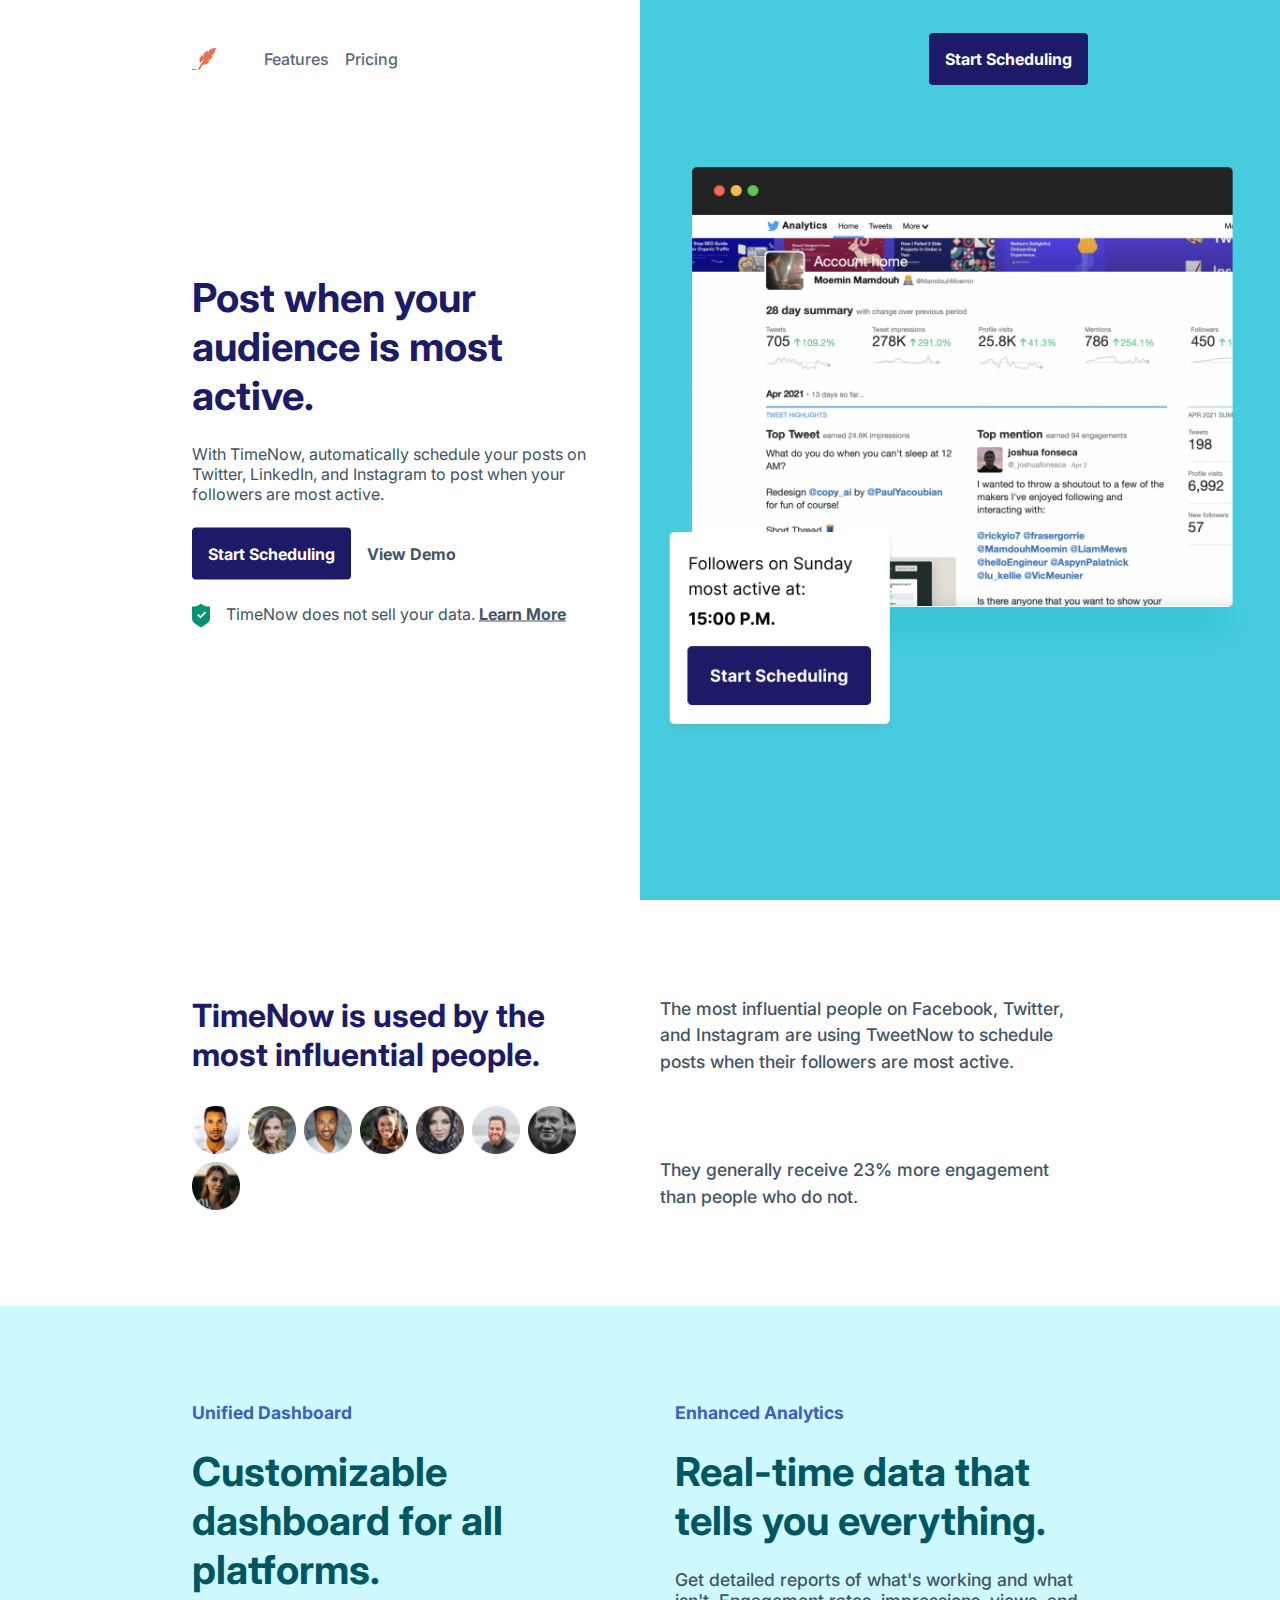
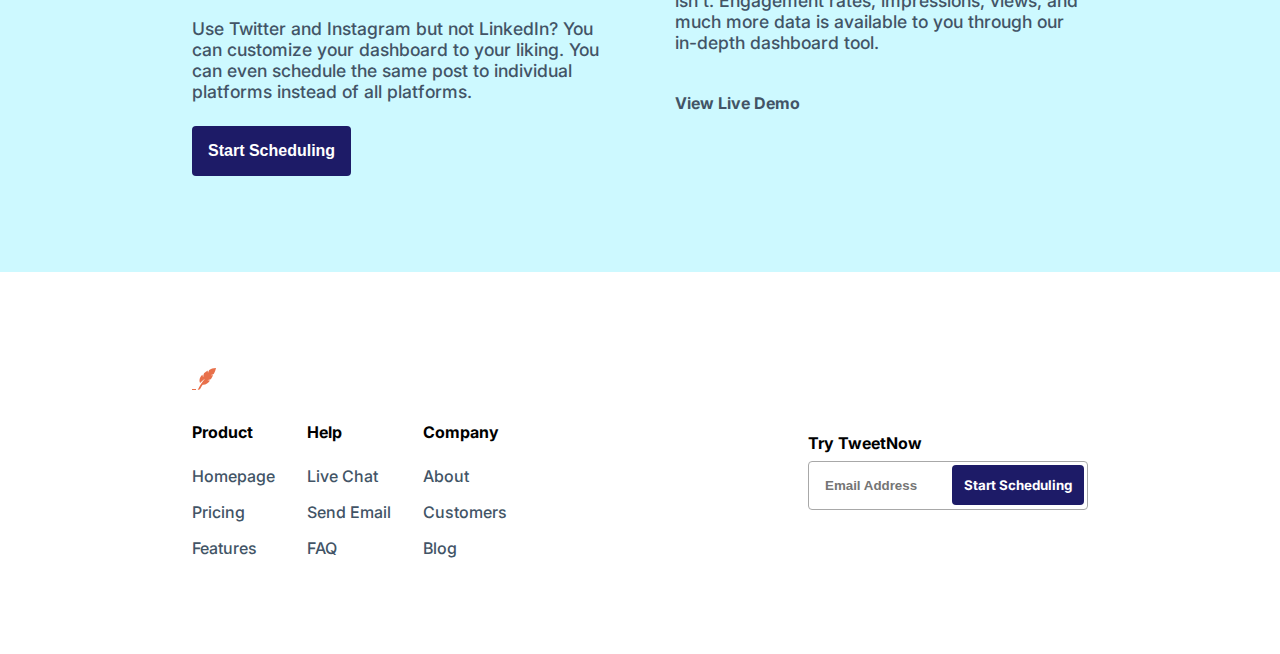
==== index.html @ 7d714ab8 "main links fix" ====
<!DOCTYPE html>
<html lang="en">
<head>
    <meta charset="utf-8">
    <meta name="viewport" content="width=device-width, initial-scale=1.0">
    <link rel="stylesheet" href="style/landing page/style.css">
    <title>TimeNow</title>
</head>
<body>

    <div class="header_main_wrapper">
        <div class="bluebg"></div>
        <header>
            <img src="Assets/Logo.svg" class="logo" alt="TimeNow logo">
            <button aria-label="toggle navigation" class="hamburger" id="hamburger" aria-haspopup="true">
                <img src="Assets/Hamburger Menu.svg" alt="">
            </button>
            <nav>
                <ul class="nav-ul" id="nav-ul">
                    <li class="margin_left"><a href="">Features</a></li>
                    <li><a href="pricing.html">Pricing</a></li>
                    <li class="push_right"><a class="scheduling_link" href="">Start Scheduling</a></li>
                </ul>
            </nav>
        </header>
    
        <div class="main_illustration_wrapper">
            <main>
                <h1>Post when your audience is most active.</h1>
                <p>With TimeNow, automatically schedule your posts on Twitter, LinkedIn, and Instagram to post when your followers are most active.</p>
                <div class="links_row"> 
                    <a class="scheduling_link" href="">Start Scheduling</a>
                    <a href="">View Demo</a>
                </div>
                <div class="data_container">
                    <img src="Assets/Shield.svg" alt="">
                    <p>TimeNow does not sell your data. <a aria-label="Learn about our data policy" href="">Learn More</a></p>
                </div>
            </main>
            
            <img src="Assets/Mockup.png" class="mockup" alt="">

            <div class="illustration_container mobile">
                <img src="Assets/Mockup.png" alt="">
            </div>
        </div>
    </div>

    <section class="people">
        <div class="header_avatars_wrapper">
            <h2>TimeNow is used by the most influential people.</h2>
            <div class="avatars">
                <img src="Assets/UA1.png" alt="">
                <img src="Assets/UA2.png" alt="">
                <img src="Assets/UA3.png" alt="">
                <img src="Assets/UA4.png" alt="">
                <img src="Assets/UA5.png" alt="">
                <img src="Assets/UA6.png" alt="">
                <img src="Assets/UA7.png" alt="">
                <img src="Assets/UA8.png" alt="">
            </div>
        </div>
        <div class="text_container">
            <p>The most influential people on Facebook, Twitter, and Instagram are using TweetNow to schedule posts when their followers are most active.</p>
            <p>They generally receive 23% more engagement than people who do not.</p>
        </div>
    </section>

    <section class="features">
        <div class="text_wrapper">
            <p class="bluecolor">Unified Dashboard</p>
            <h2>Customizable dashboard for all platforms.</h2>
            <p>Use Twitter and Instagram but not LinkedIn? You can customize your dashboard to your liking. You can even schedule the same post to individual platforms instead of all platforms.</p>
            <button tabindex="-1"> 
                <a class="scheduling_link" aria-label="Create an account" href="">Start Scheduling</a>
            </button>
        </div>

        <div class="text_wrapper">
            <p class="bluecolor">Enhanced Analytics</p>
            <h2>Real-time data that tells you everything.</h2>
            <p>Get detailed reports of what's working and what isn't. Engagement rates, impressions, views, and much more data is available to you through our in-depth dashboard tool.</p>
            <a class="demo" aria-label="View Demo of TimeNow" href="">View Live Demo</a>
        </div>
    </section>

    <footer>
        <div class="logo_nav_wrapper">
            <img src="Assets/Logo.svg" class="logo" alt="logo">
            <nav>
                <ul>
                    <li>Product</li>
                    <li><a aria-label="Return to our homepage" href="">Homepage</a></li>
                    <li><a aria-label="Learn about our pricing" href="pricing.html">Pricing</a></li>
                    <li><a aria-label="Read about our features" href="">Features</a></li>
                </ul>
                <ul>
                    <li>Help</li>
                    <li><a aria-label="Have a live chat with our support" href="">Live Chat</a></li>
                    <li><a aria-label="Send us an email" href="">Send Email</a></li>
                    <li><a aria-label="Frequently Asked Questions" href="">FAQ</a></li>
                </ul>
                <ul>
                    <li>Company</li>
                    <li><a aria-label="Learn more about us" href="">About</a></li>
                    <li><a aria-label="Read more about our customers" href="">Customers</a></li>
                    <li><a aria-label="Read our blog" href="">Blog</a></li>
                </ul>
            </nav>
        </div>

        <form aria-required="true">
            <label for="email">Try TweetNow</label>
            <div class="email_container">
                <input type="email" class="email" id="email" name="email" placeholder="Email Address" required>
                <input type="submit" class="submit" value="Start Scheduling">
            </div>
        </form>
    </footer>
    <script src="script/landing page/script.js"></script>
</body>
</html>
---- style/landing page/style.css ----
@import url("https://fonts.googleapis.com/css2?family=Inter:wght@100;200;300;400;500;600;700&display=swap");
* {
  margin: 0;
  padding: 0;
  box-sizing: border-box;
}

body {
  width: 100%;
  min-height: 100vh;
  position: relative;
  font-family: Inter, sans-serif;
}

img {
  max-width: 100%;
  height: auto;
}

@media screen and (max-width: 767px) {
  header {
    padding: 2.5rem 1.5rem;
    position: relative;
    display: flex;
    align-items: center;
    justify-content: space-between;
  }
  header .bluebg {
    display: none;
  }
  header .hamburger {
    border: none;
    background: transparent;
    position: fixed;
    z-index: 99;
    right: 0;
    padding: 2.5rem 1.5rem;
  }
  header nav .nav-ul {
    list-style-type: none;
    position: fixed;
    z-index: 98;
    width: 0;
    height: 0;
    right: -999rem;
    top: -999rem;
    transition: 3.5s ease;
    border-bottom-left-radius: 50%;
    border-top: none;
    border-right: none;
    display: flex;
    flex-direction: column;
    justify-content: center;
    align-items: center;
    gap: 2rem;
    box-shadow: rgba(0, 0, 0, 0.56) 0px 22px 70px 4px;
    -webkit-backdrop-filter: blur(0.25rem);
            backdrop-filter: blur(0.25rem);
    background: rgba(250, 246, 246, 0.75);
  }
  header nav .nav-ul.show {
    right: 0;
    top: 0;
    width: 15rem;
    height: 15rem;
    transition: 0.5s ease;
  }
  header nav .nav-ul a {
    text-decoration: none;
    cursor: pointer;
    color: #1d1b67;
    font-weight: 600;
  }
  header nav .nav-ul a.scheduling_link {
    background: #1d1b67;
    color: #fff;
    padding: 0.75rem;
    border-radius: 0.25rem;
  }
}
@media screen and (min-width: 768px) {
  header {
    padding: 3rem;
    display: flex;
    justify-content: space-between;
    align-items: center;
    position: relative;
  }
  header .hamburger {
    display: none;
  }
  header nav {
    flex-grow: 1;
  }
  header nav .nav-ul {
    list-style-type: none;
    display: flex;
    gap: 1rem;
  }
  header nav .nav-ul .margin_left {
    margin-left: 3rem;
  }
  header nav .nav-ul .push_right {
    margin-left: auto;
  }
  header nav .nav-ul a {
    text-decoration: none;
    cursor: pointer;
    color: #5a6979;
    font-weight: 500;
  }
  header nav .nav-ul a.scheduling_link {
    background: #1d1b67;
    color: #fff;
    padding: 1rem;
    border-radius: 0.25rem;
    font-weight: 700;
  }
  header nav .nav-ul a:hover {
    text-decoration: underline;
  }
}
@media screen and (min-width: 1024px) {
  header {
    padding: 3rem 12rem;
  }
}
main {
  padding: 0 1.5rem 1.5rem 1.5rem;
  display: flex;
  flex-direction: column;
  gap: 1rem;
}
main h1 {
  color: #1d1b67;
}
main p {
  color: #425466;
}
main a {
  color: #425466;
  font-weight: 700;
  text-decoration: none;
}
main .links_row {
  display: flex;
  align-items: center;
  gap: 1rem;
}
main .links_row .scheduling_link {
  border: none;
  background: #1d1b67;
  color: #fff;
  padding: 1rem;
  border-radius: 0.25rem;
  font-weight: 700;
}
main .links_row .scheduling_link a {
  color: #fff;
  font-weight: 700;
  font-size: 1rem;
}
main .data_container {
  display: flex;
  align-items: flex-start;
  gap: 1rem;
}
main .data_container a {
  text-decoration: underline;
}

.mockup {
  display: none;
}

.illustration_container {
  background: #46ccde;
  padding: 1.5rem;
}

.main_illustration_wrapper {
  display: flex;
  flex-direction: column;
}

@media screen and (min-width: 768px) {
  .bluebg {
    position: absolute;
    width: 50%;
    height: 100%;
    right: 0;
    background: #46ccde;
    z-index: -1;
  }
  .header_main_wrapper {
    height: 100vh;
    position: relative;
    display: flex;
    flex-direction: column;
  }
  .mobile {
    display: none;
  }
  .mockup {
    display: block;
  }
  .header_main_wrapper {
    position: relative;
  }
  .main_illustration_wrapper {
    flex-direction: row;
    padding: 0 3rem;
    align-items: center;
    justify-content: space-between;
    gap: 2rem;
    position: absolute;
    top: 50%;
    transform: translateY(-50%);
  }
  .main_illustration_wrapper main {
    gap: 1.5rem;
    padding: 0;
    padding-right: 3rem;
    width: 50%;
  }
  .main_illustration_wrapper main .links_row {
    flex-direction: column;
    align-self: flex-start;
  }
  .main_illustration_wrapper .mockup {
    position: absolute;
    padding: 0 1.5rem;
    right: 0;
    top: 50%;
    transform: translateY(-50%);
    width: 50%;
  }
}
@media screen and (min-width: 1024px) {
  .main_illustration_wrapper {
    padding: 0 12rem;
    width: 100%;
    gap: 3rem;
    justify-content: space-between;
  }
  .main_illustration_wrapper main h1 {
    font-size: 2.5rem;
  }
  .main_illustration_wrapper main .links_row {
    flex-direction: row;
  }
  .main_illustration_wrapper main .links_row a:hover {
    text-decoration: underline;
  }
}
@media screen and (min-width: 1440px) {
  .main_illustration_wrapper main h1 {
    font-size: 4rem;
  }
  .main_illustration_wrapper main p {
    font-size: 1.1rem;
  }
  .main_illustration_wrapper .mockup {
    padding-top: 3rem;
    padding-right: 3rem;
    max-width: 45%;
  }
}
.people {
  padding: 1.5rem;
  display: flex;
  flex-direction: column;
  gap: 2rem;
}
.people .header_avatars_wrapper {
  display: flex;
  flex-direction: column;
  gap: 1.5rem;
}
.people .header_avatars_wrapper h2 {
  font-size: 1.75rem;
  color: #1d1b67;
}
.people .avatars {
  display: flex;
  flex-wrap: wrap;
  gap: 0.5rem;
  width: 100%;
}
.people .avatars img {
  width: 3rem;
}
.people .text_container {
  display: flex;
  flex-direction: column;
  gap: 1rem;
}
.people .text_container p {
  font-weight: 500;
  color: #425466;
}

@media screen and (min-width: 768px) {
  .people {
    padding: 3rem;
    gap: 2.5rem;
  }
  .people .header_avatars_wrapper {
    flex-direction: row;
    align-items: center;
  }
  .people .header_avatars_wrapper h2 {
    font-size: 2rem;
  }
  .people .text_container {
    gap: 1.5rem;
  }
}
@media screen and (min-width: 1024px) {
  .people {
    padding: 6rem 12rem;
    flex-direction: row;
    justify-content: space-between;
  }
  .people .header_avatars_wrapper {
    flex-direction: column;
    justify-content: space-between;
    gap: 2rem;
    width: 50%;
  }
  .people .text_container {
    width: 50%;
    justify-content: space-between;
  }
  .people .text_container p {
    font-size: 1.1rem;
    line-height: 1.5;
  }
}
@media screen and (min-width: 1440px) {
  .people .header_avatars_wrapper {
    width: 65%;
  }
  .people .header_avatars_wrapper h2 {
    font-size: 2.75rem;
  }
  .people .text_container {
    width: 35%;
  }
  .people .text_container p {
    font-size: 1.2rem;
  }
}
.features {
  background: #cdf9ff;
  padding: 1.5rem;
  display: flex;
  flex-direction: column;
  gap: 3rem;
}
.features .text_wrapper {
  display: flex;
  flex-direction: column;
  gap: 1rem;
  align-items: flex-start;
}
.features .text_wrapper .bluecolor {
  color: #3b60bf;
  font-weight: 700;
}
.features .text_wrapper h2 {
  color: #005661;
  font-size: 2rem;
}
.features .text_wrapper p {
  color: #425466;
  font-weight: 500;
}
.features .text_wrapper button {
  border: none;
  background: #1d1b67;
  color: #fff;
  padding: 1rem;
  border-radius: 0.25rem;
  font-weight: 700;
}
.features .text_wrapper button a {
  text-decoration: none;
  color: #fff;
  font-weight: 700;
  font-size: 1rem;
}
.features .text_wrapper .demo {
  color: #425466;
  font-weight: 700;
  text-decoration: none;
}

@media screen and (min-width: 768px) {
  .features {
    padding: 3rem;
  }
}
@media screen and (min-width: 1024px) {
  .features {
    padding: 6rem 12rem;
    flex-direction: row;
  }
  .features .text_wrapper {
    gap: 1.5rem;
  }
  .features .text_wrapper p {
    font-size: 1.1rem;
  }
  .features .text_wrapper h2 {
    font-size: 2.5rem;
  }
  .features .text_wrapper .demo {
    padding-top: 1rem;
  }
  .features .text_wrapper .demo:hover {
    text-decoration: underline;
  }
  .features .text_wrapper button a:hover {
    text-decoration: underline;
  }
}
footer {
  padding: 1.5rem;
  display: flex;
  flex-direction: column;
  gap: 1.5rem;
}
footer .logo_nav_wrapper {
  display: flex;
  flex-direction: column;
  align-items: flex-start;
  gap: 1.5rem;
}
footer .logo_nav_wrapper nav {
  display: flex;
  flex-wrap: wrap;
  gap: 1.5rem 3rem;
}
footer .logo_nav_wrapper nav ul {
  list-style-type: none;
  display: flex;
  flex-direction: column;
  gap: 1rem;
}
footer .logo_nav_wrapper nav ul li {
  color: #000;
  font-weight: 700;
}
footer .logo_nav_wrapper nav ul li:nth-child(1) {
  margin-bottom: 0.5rem;
}
footer .logo_nav_wrapper nav ul li a {
  text-decoration: none;
  font-weight: 500;
  color: #425466;
}
footer form {
  display: flex;
  flex-direction: column;
  gap: 0.5rem;
}
footer form label {
  font-weight: 700;
}
footer form .email_container {
  position: relative;
  width: 100%;
}
footer form .email_container .email {
  width: 100%;
  padding: 1rem;
  border: 1px solid #a8a8a8;
  border-radius: 0.25rem;
}
footer form .email_container .email::-moz-placeholder {
  font-family: inherit;
  font-weight: 600;
}
footer form .email_container .email:-ms-input-placeholder {
  font-family: inherit;
  font-weight: 600;
}
footer form .email_container .email::placeholder {
  font-family: inherit;
  font-weight: 600;
}
footer form .email_container .submit {
  background: #1d1b67;
  padding: 0.75rem;
  color: #fff;
  font-family: inherit;
  font-weight: 700;
  border: none;
  border-radius: 0.25rem;
  position: absolute;
  top: 0.25rem;
  right: 0.25rem;
  cursor: pointer;
}

@media screen and (min-width: 768px) {
  footer {
    padding: 3rem;
    gap: 2rem;
  }
  footer .logo_nav_wrapper {
    gap: 2rem;
  }
  footer .logo_nav_wrapper nav {
    flex-wrap: nowrap;
    gap: 4rem;
  }
  footer form .email_container {
    width: 17.5rem;
  }
}
@media screen and (min-width: 1024px) {
  footer {
    padding: 6rem 12rem;
    flex-direction: row;
    align-items: center;
    justify-content: space-between;
  }
  footer .logo_nav_wrapper nav {
    gap: 2rem;
  }
  footer .logo_nav_wrapper nav ul a:hover {
    text-decoration: underline;
  }
  footer form {
    margin-top: 1rem;
  }
}
@media screen and (min-width: 1440px) {
  footer {
    font-size: 1.1rem;
  }
  footer .logo_nav_wrapper nav {
    gap: 4rem;
  }
  footer form .email_container {
    width: 22.5rem;
  }
  footer form .email_container .email {
    padding: 1.3rem;
    font-size: 1rem;
  }
  footer form .email_container .submit {
    top: 0.3rem;
    padding: 1rem;
    font-size: 1rem;
  }
}/*# sourceMappingURL=style.css.map */
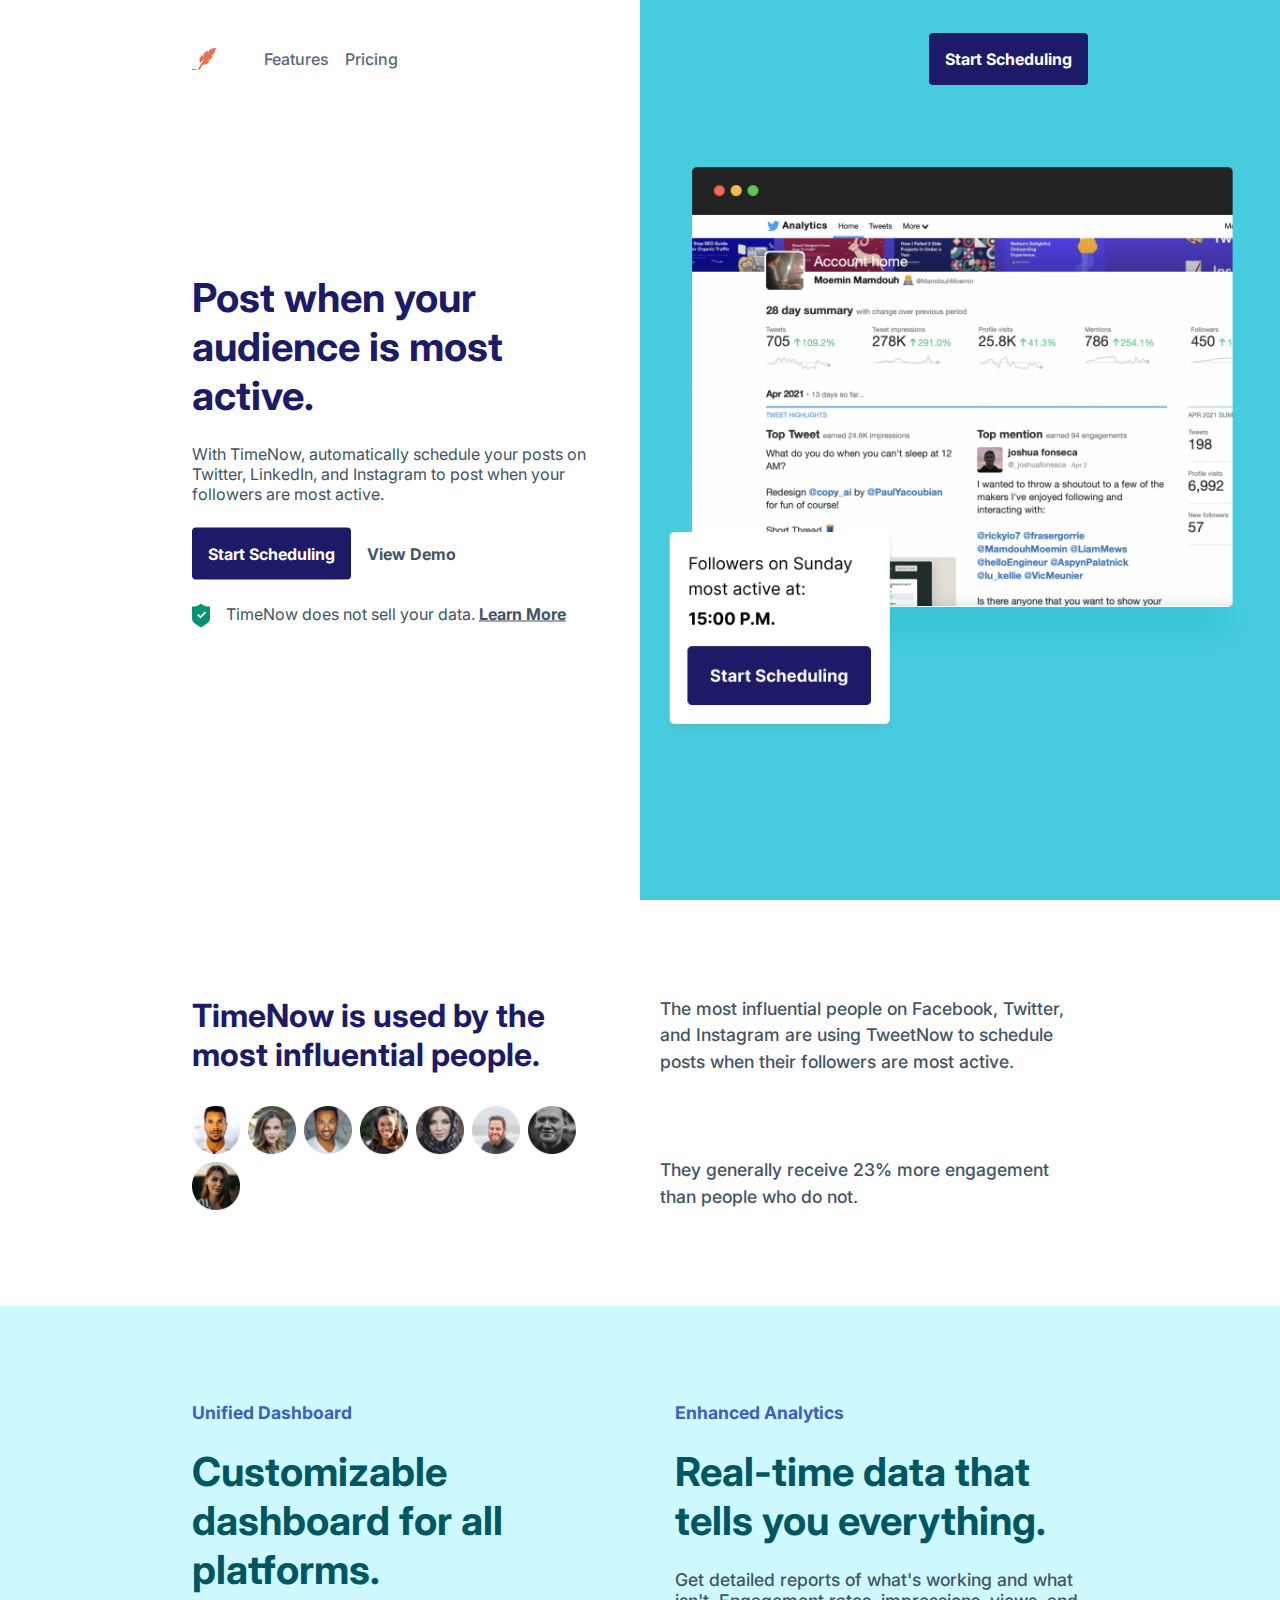
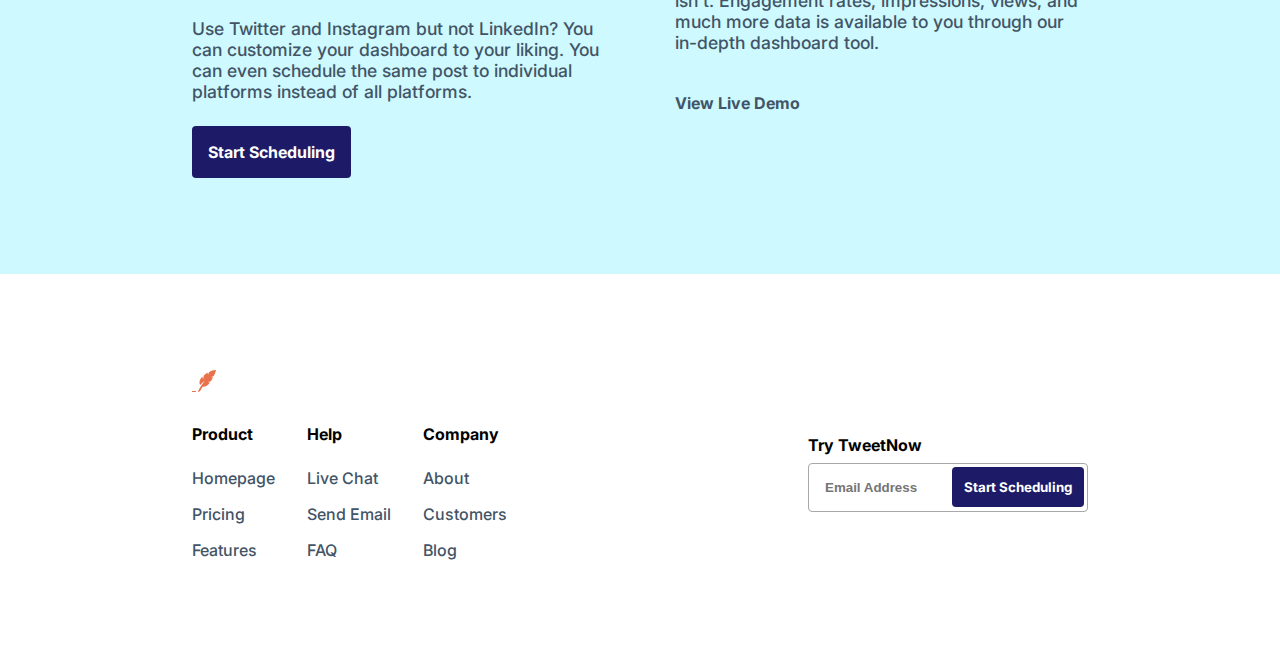
==== commit 0a890225: ".features section fix links" ====
--- a/index.html
+++ b/index.html
@@ -34,7 +34,7 @@
                 </div>
                 <div class="data_container">
                     <img src="Assets/Shield.svg" alt="">
-                    <p>TimeNow does not sell your data. <a aria-label="Learn about our data policy" href="">Learn More</a></p>
+                    <p>TimeNow does not sell your data. <a href="">Learn More</a></p>
                 </div>
             </main>
             
@@ -71,16 +71,14 @@
             <p class="bluecolor">Unified Dashboard</p>
             <h2>Customizable dashboard for all platforms.</h2>
             <p>Use Twitter and Instagram but not LinkedIn? You can customize your dashboard to your liking. You can even schedule the same post to individual platforms instead of all platforms.</p>
-            <button tabindex="-1"> 
-                <a class="scheduling_link" aria-label="Create an account" href="">Start Scheduling</a>
-            </button>
+            <a class="scheduling_link" href="">Start Scheduling</a>
         </div>
 
         <div class="text_wrapper">
             <p class="bluecolor">Enhanced Analytics</p>
             <h2>Real-time data that tells you everything.</h2>
             <p>Get detailed reports of what's working and what isn't. Engagement rates, impressions, views, and much more data is available to you through our in-depth dashboard tool.</p>
-            <a class="demo" aria-label="View Demo of TimeNow" href="">View Live Demo</a>
+            <a class="demo" href="">View Live Demo</a>
         </div>
     </section>
 
--- a/style/landing page/style.css
+++ b/style/landing page/style.css
@@ -376,15 +376,13 @@
   color: #425466;
   font-weight: 500;
 }
-.features .text_wrapper button {
+.features .text_wrapper .scheduling_link {
   border: none;
   background: #1d1b67;
   color: #fff;
   padding: 1rem;
   border-radius: 0.25rem;
   font-weight: 700;
-}
-.features .text_wrapper button a {
   text-decoration: none;
   color: #fff;
   font-weight: 700;
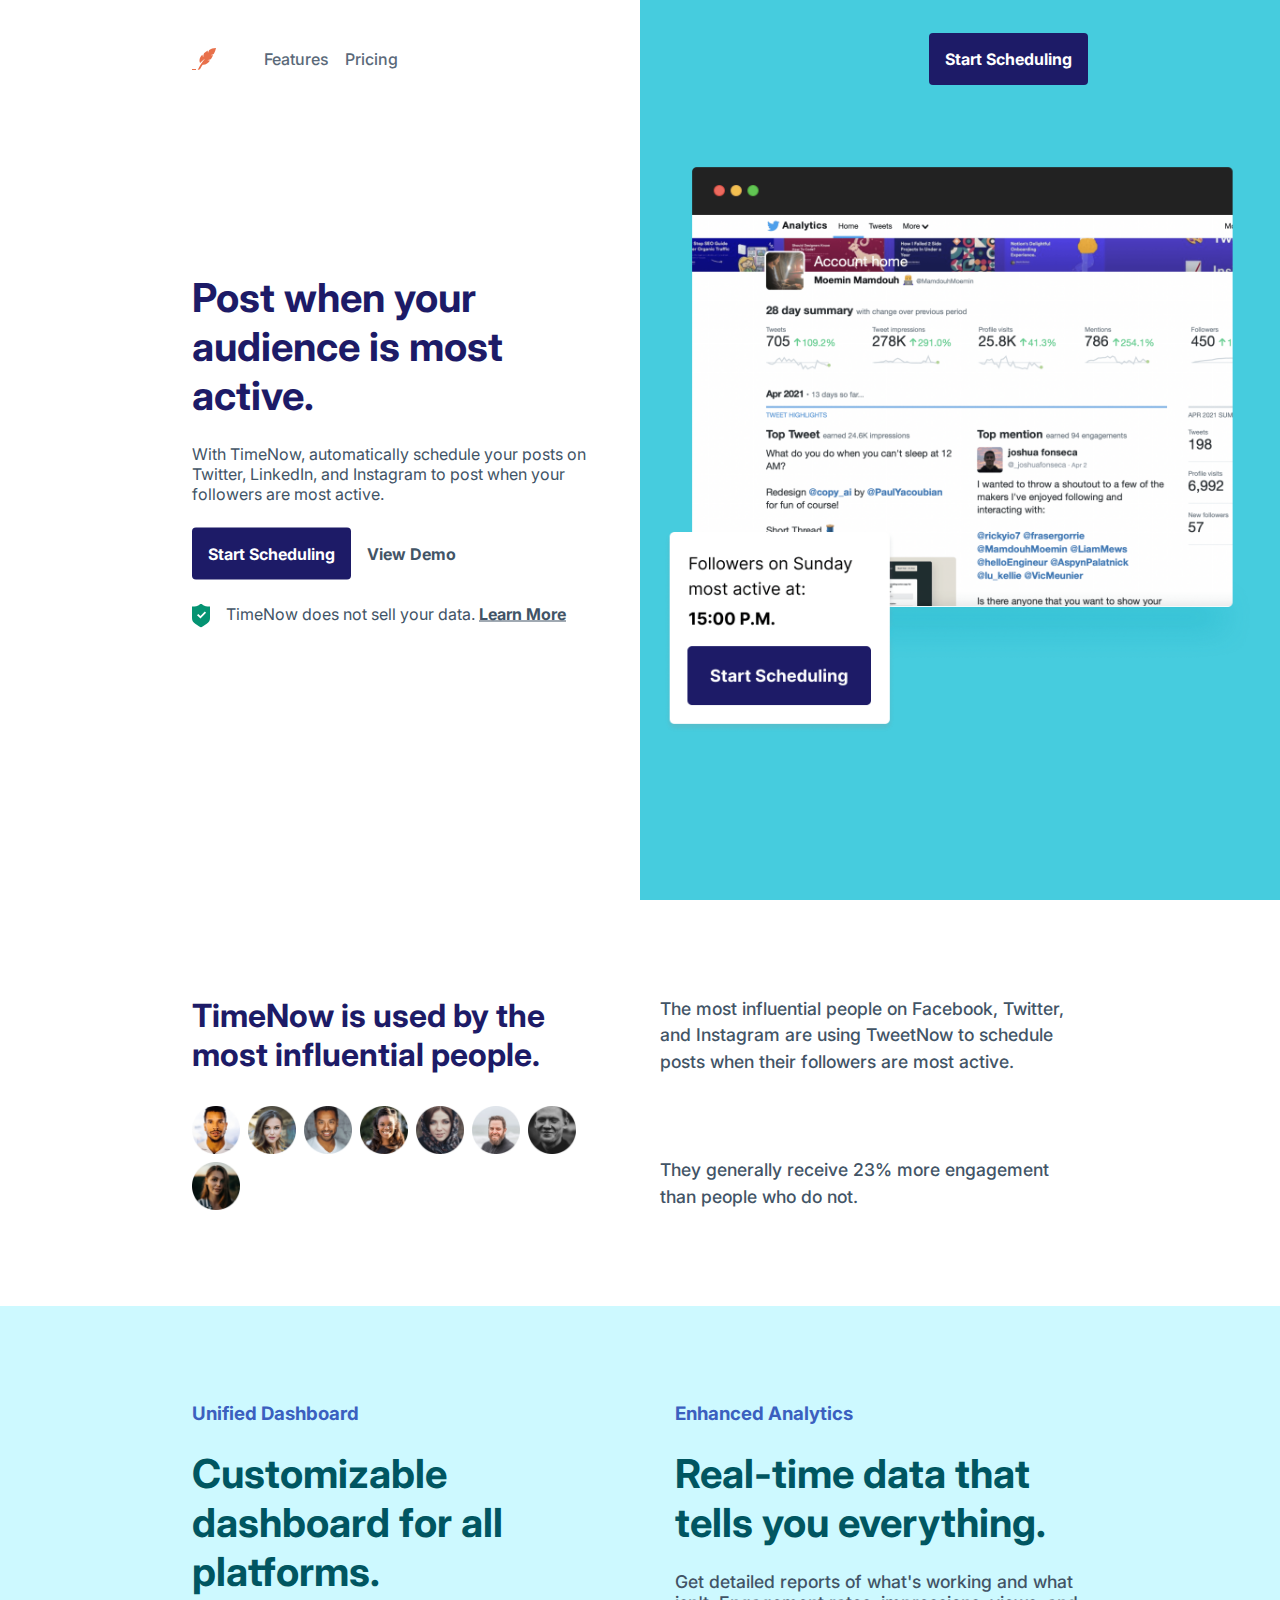
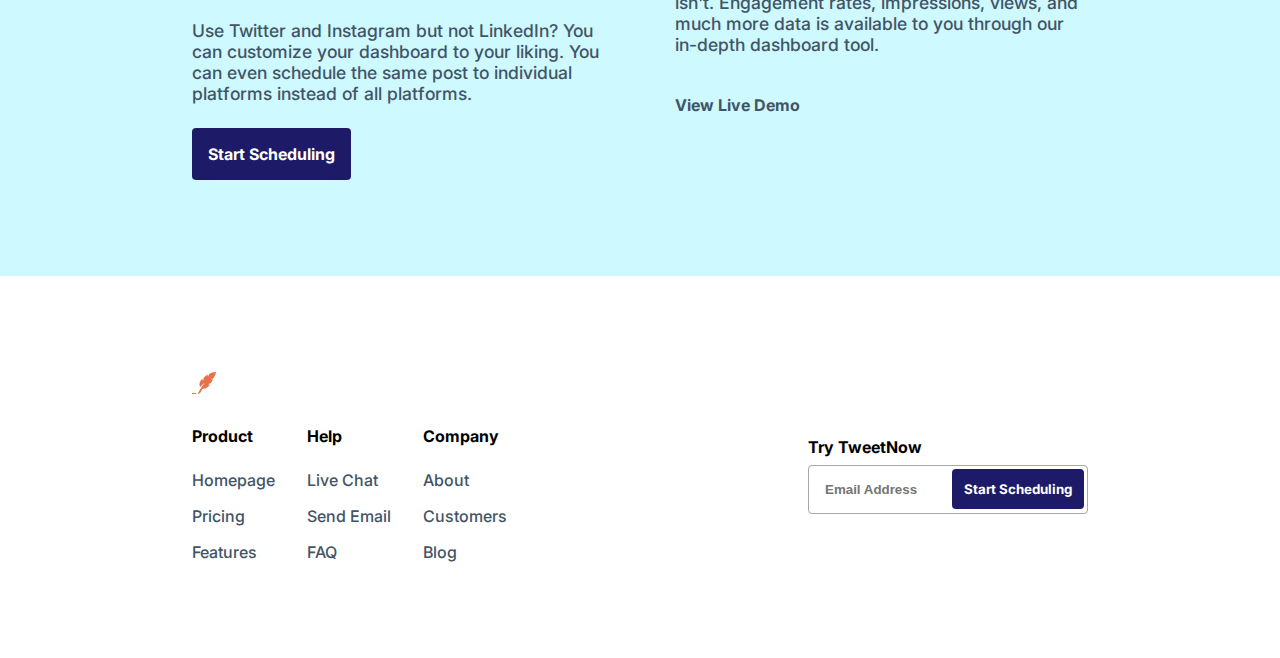
==== commit c9c1a253: "fix heading levels" ====
--- a/index.html
+++ b/index.html
@@ -15,7 +15,7 @@
             <button aria-label="toggle navigation" class="hamburger" id="hamburger" aria-haspopup="true">
                 <img src="Assets/Hamburger Menu.svg" alt="">
             </button>
-            <nav>
+            <nav aria-label="Header">
                 <ul class="nav-ul" id="nav-ul">
                     <li class="margin_left"><a href="">Features</a></li>
                     <li><a href="pricing.html">Pricing</a></li>
@@ -68,14 +68,14 @@
 
     <section class="features">
         <div class="text_wrapper">
-            <p class="bluecolor">Unified Dashboard</p>
+            <h3 class="bluecolor">Unified Dashboard</h3>
             <h2>Customizable dashboard for all platforms.</h2>
             <p>Use Twitter and Instagram but not LinkedIn? You can customize your dashboard to your liking. You can even schedule the same post to individual platforms instead of all platforms.</p>
             <a class="scheduling_link" href="">Start Scheduling</a>
         </div>
 
         <div class="text_wrapper">
-            <p class="bluecolor">Enhanced Analytics</p>
+            <h3 class="bluecolor">Enhanced Analytics</h3>
             <h2>Real-time data that tells you everything.</h2>
             <p>Get detailed reports of what's working and what isn't. Engagement rates, impressions, views, and much more data is available to you through our in-depth dashboard tool.</p>
             <a class="demo" href="">View Live Demo</a>
@@ -84,25 +84,25 @@
 
     <footer>
         <div class="logo_nav_wrapper">
-            <img src="Assets/Logo.svg" class="logo" alt="logo">
-            <nav>
+            <img src="Assets/Logo.svg" class="logo" alt="TimeNow logo">
+            <nav aria-label="Footer">
                 <ul>
                     <li>Product</li>
-                    <li><a aria-label="Return to our homepage" href="">Homepage</a></li>
-                    <li><a aria-label="Learn about our pricing" href="pricing.html">Pricing</a></li>
-                    <li><a aria-label="Read about our features" href="">Features</a></li>
+                    <li><a href="">Homepage</a></li>
+                    <li><a href="pricing.html">Pricing</a></li>
+                    <li><a href="">Features</a></li>
                 </ul>
                 <ul>
                     <li>Help</li>
-                    <li><a aria-label="Have a live chat with our support" href="">Live Chat</a></li>
-                    <li><a aria-label="Send us an email" href="">Send Email</a></li>
-                    <li><a aria-label="Frequently Asked Questions" href="">FAQ</a></li>
+                    <li><a href="">Live Chat</a></li>
+                    <li><a href="">Send Email</a></li>
+                    <li><a href="">FAQ</a></li>
                 </ul>
                 <ul>
                     <li>Company</li>
-                    <li><a aria-label="Learn more about us" href="">About</a></li>
-                    <li><a aria-label="Read more about our customers" href="">Customers</a></li>
-                    <li><a aria-label="Read our blog" href="">Blog</a></li>
+                    <li><a href="">About</a></li>
+                    <li><a href="">Customers</a></li>
+                    <li><a href="">Blog</a></li>
                 </ul>
             </nav>
         </div>
